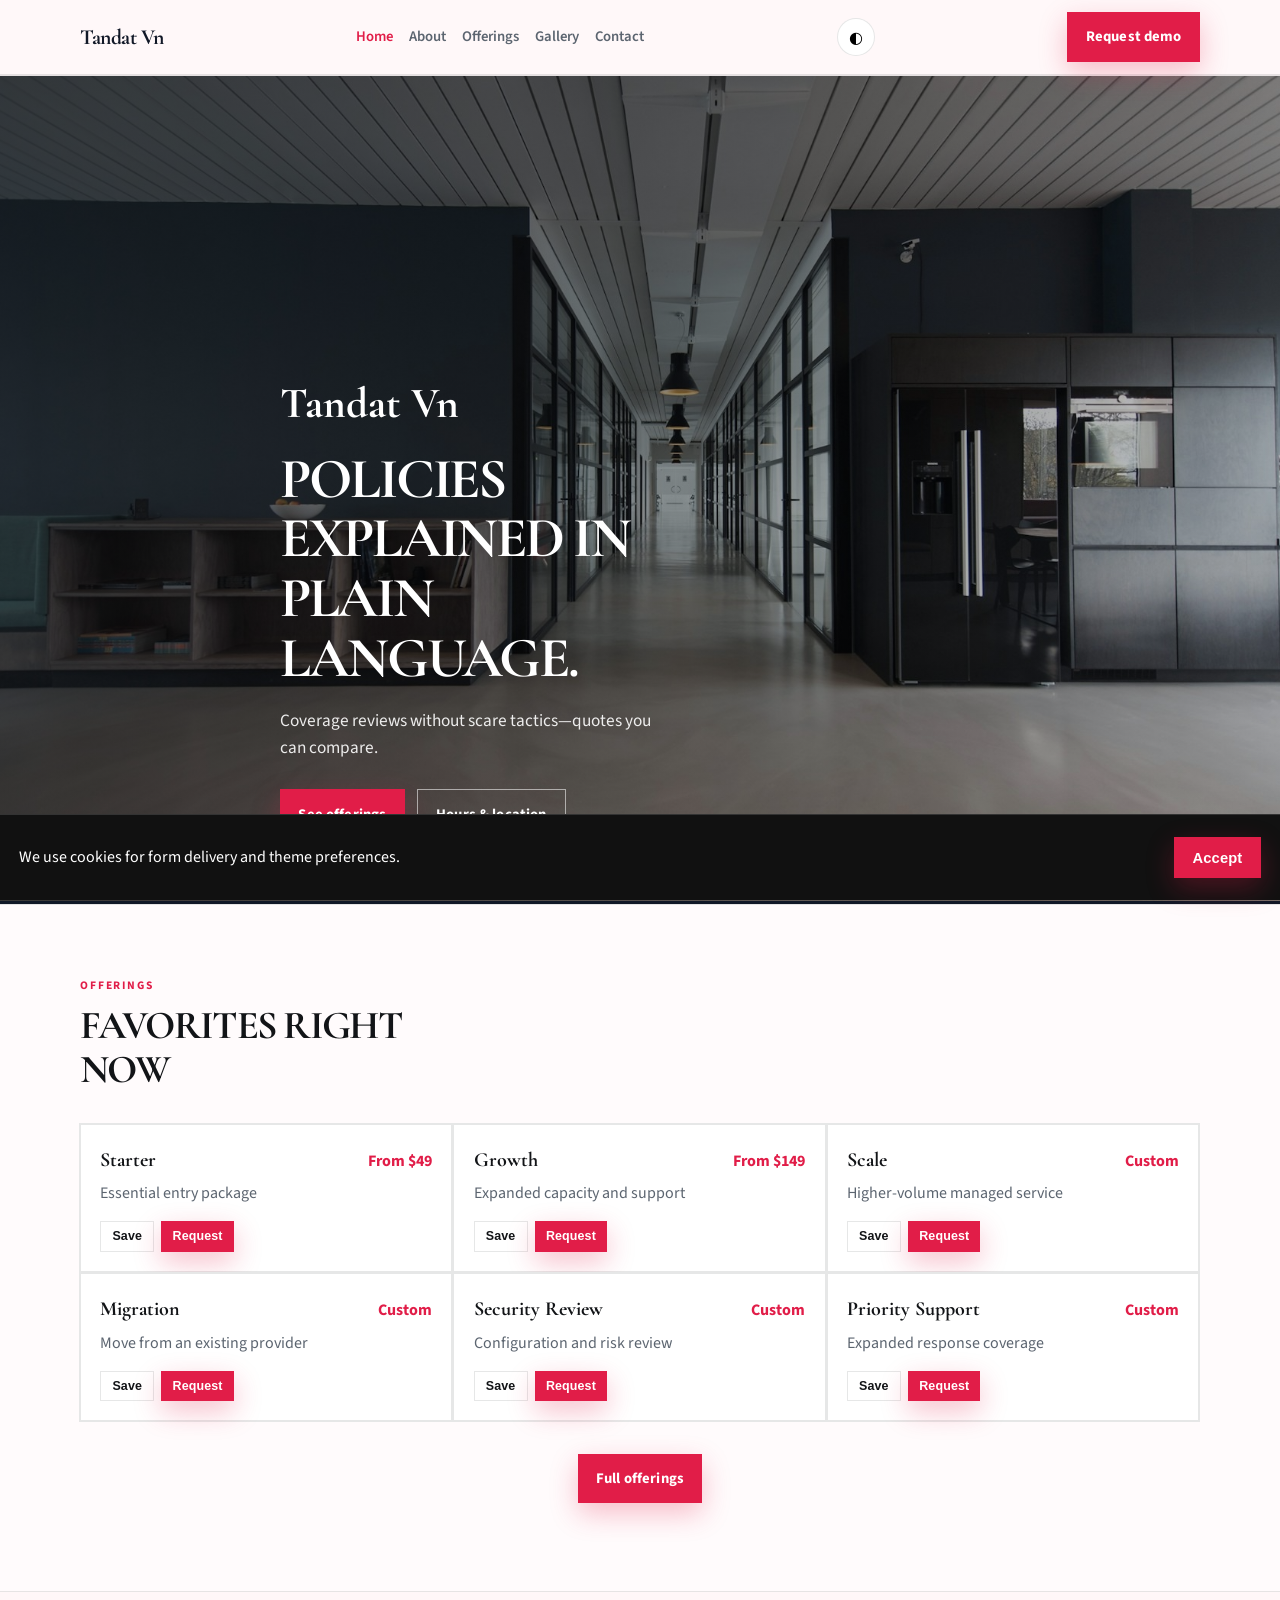
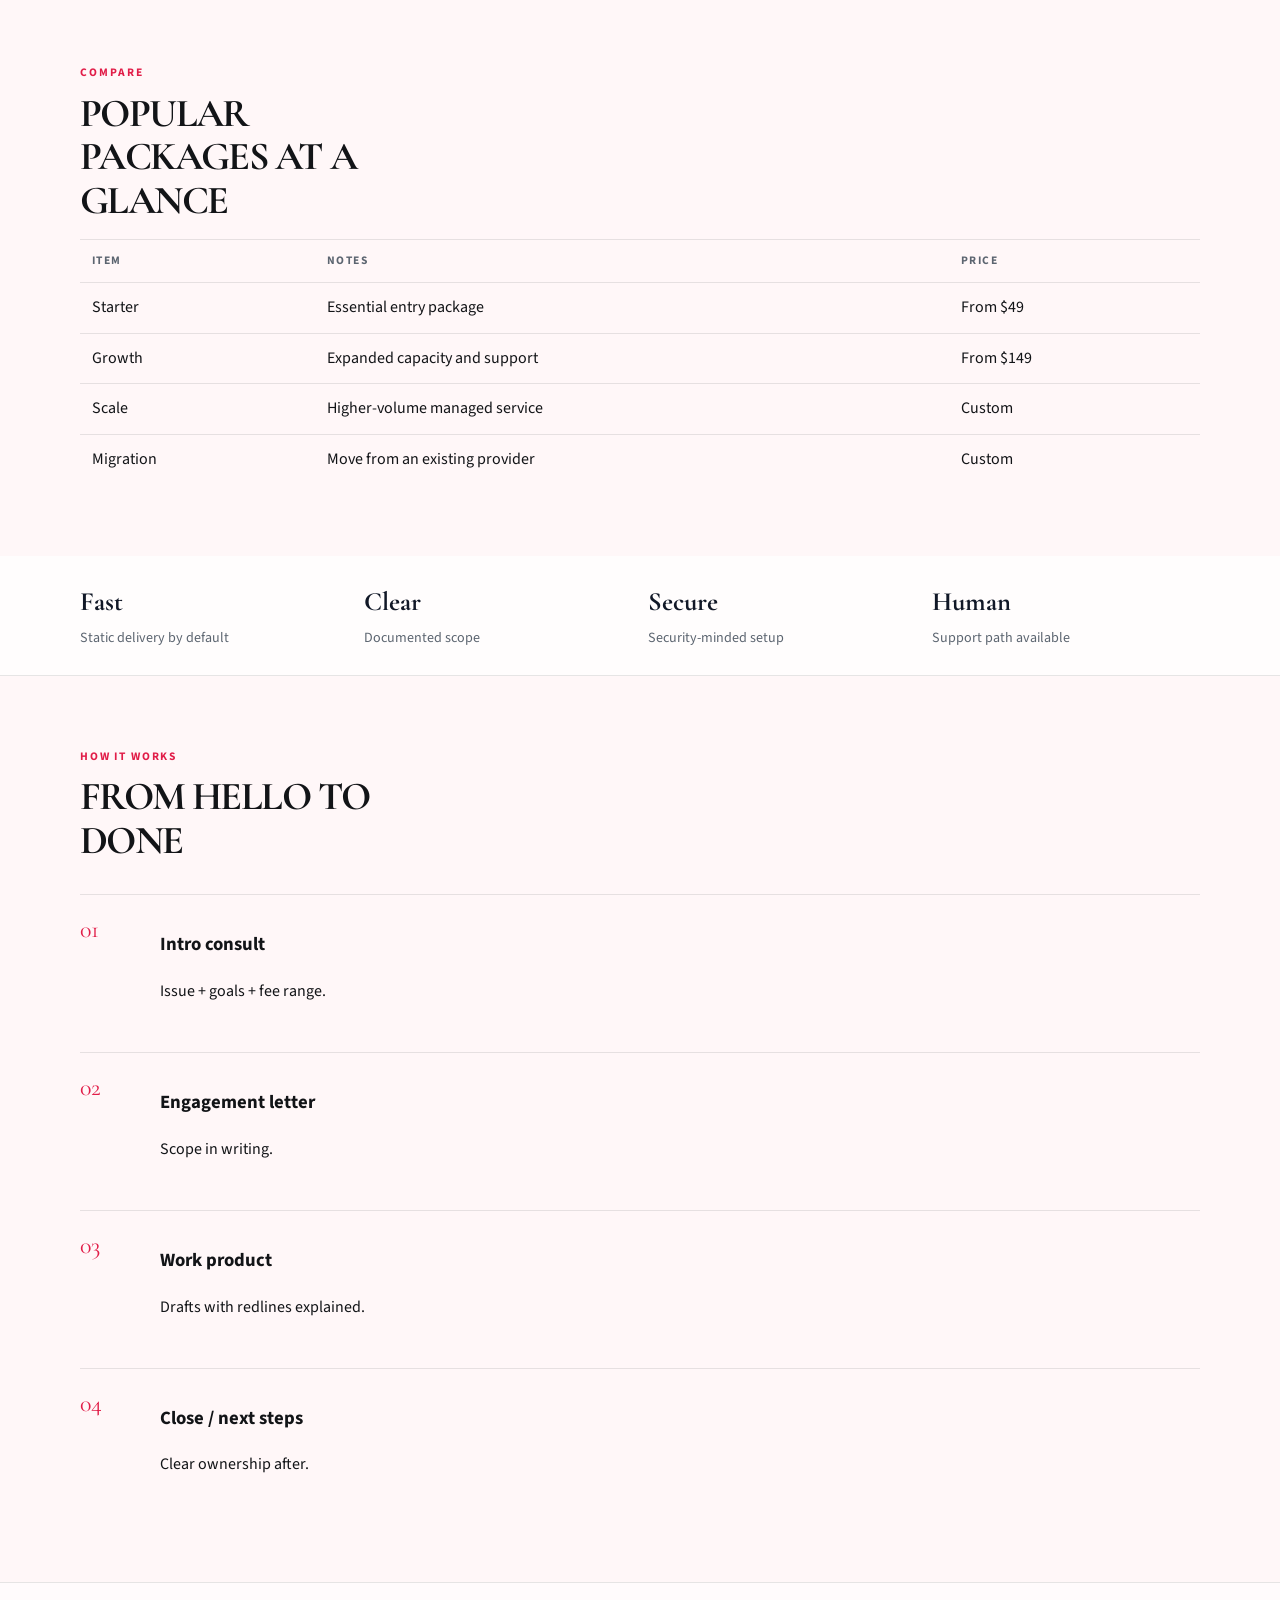
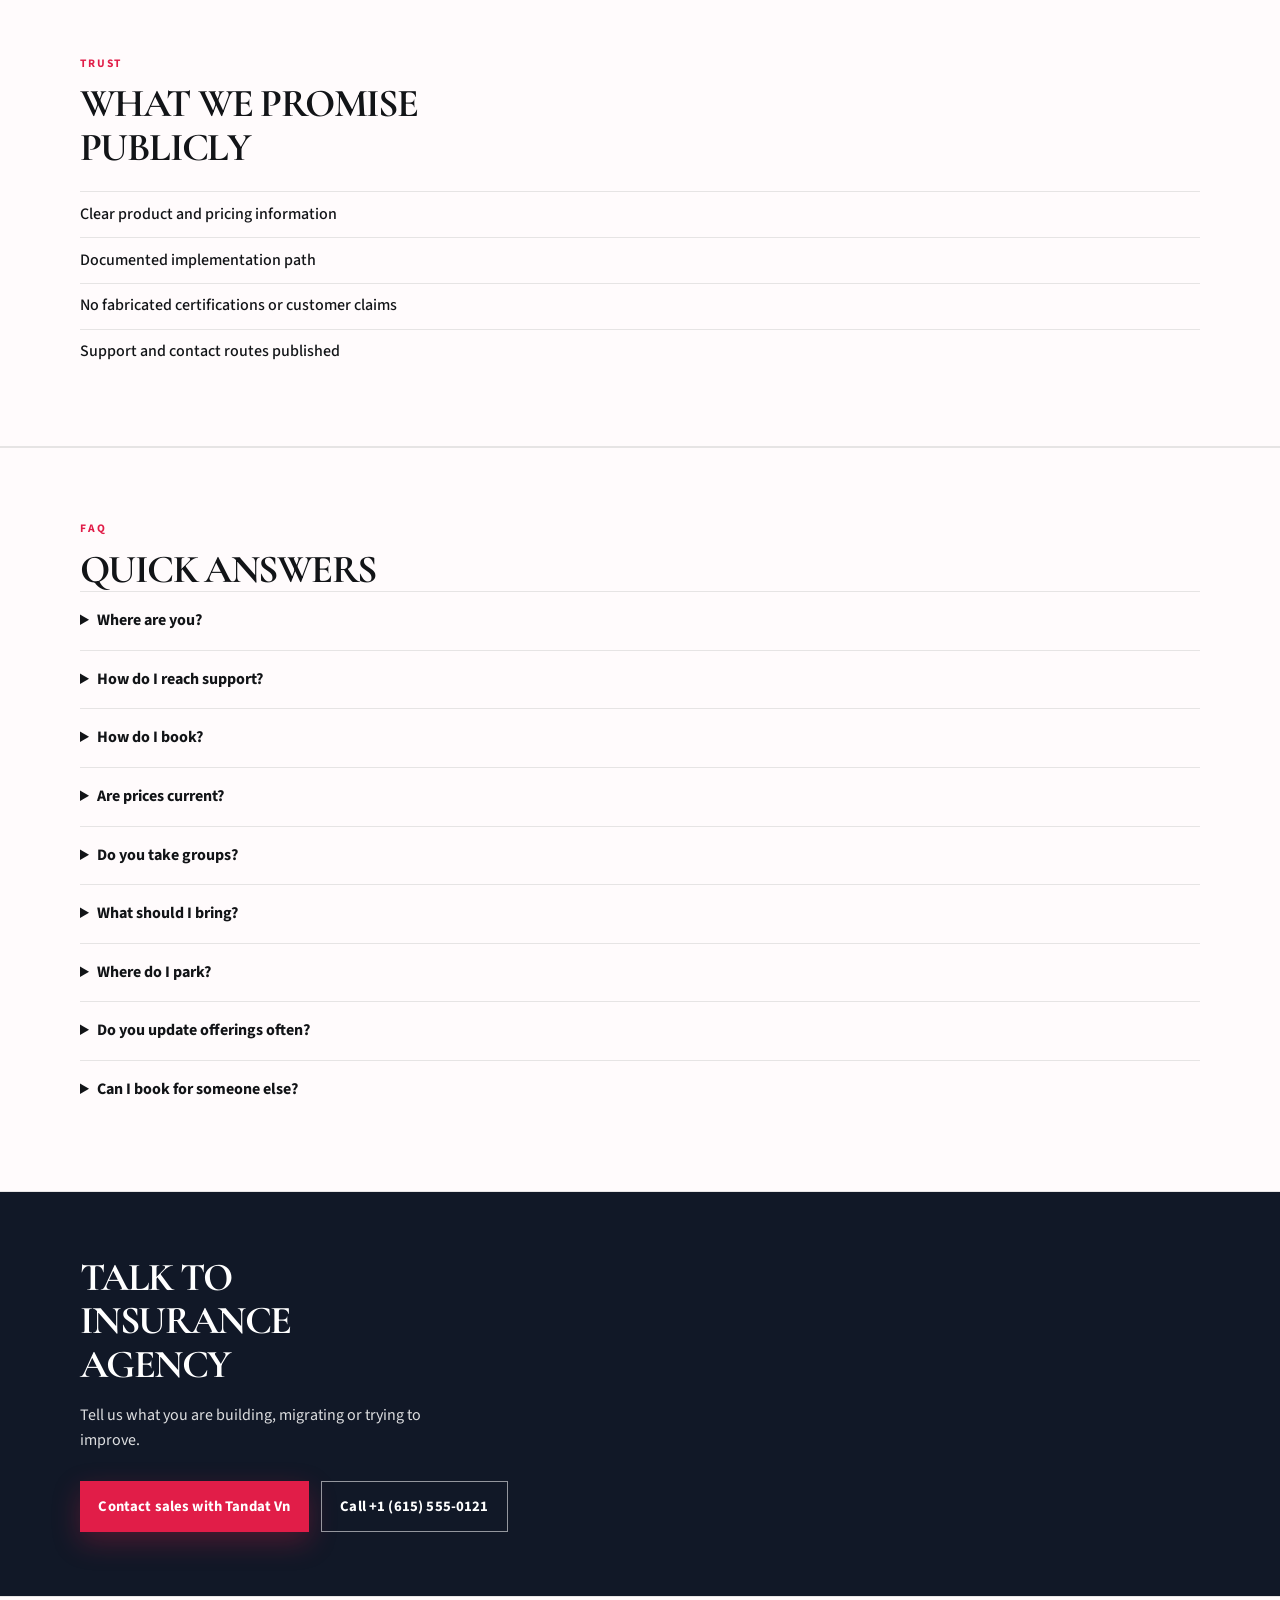
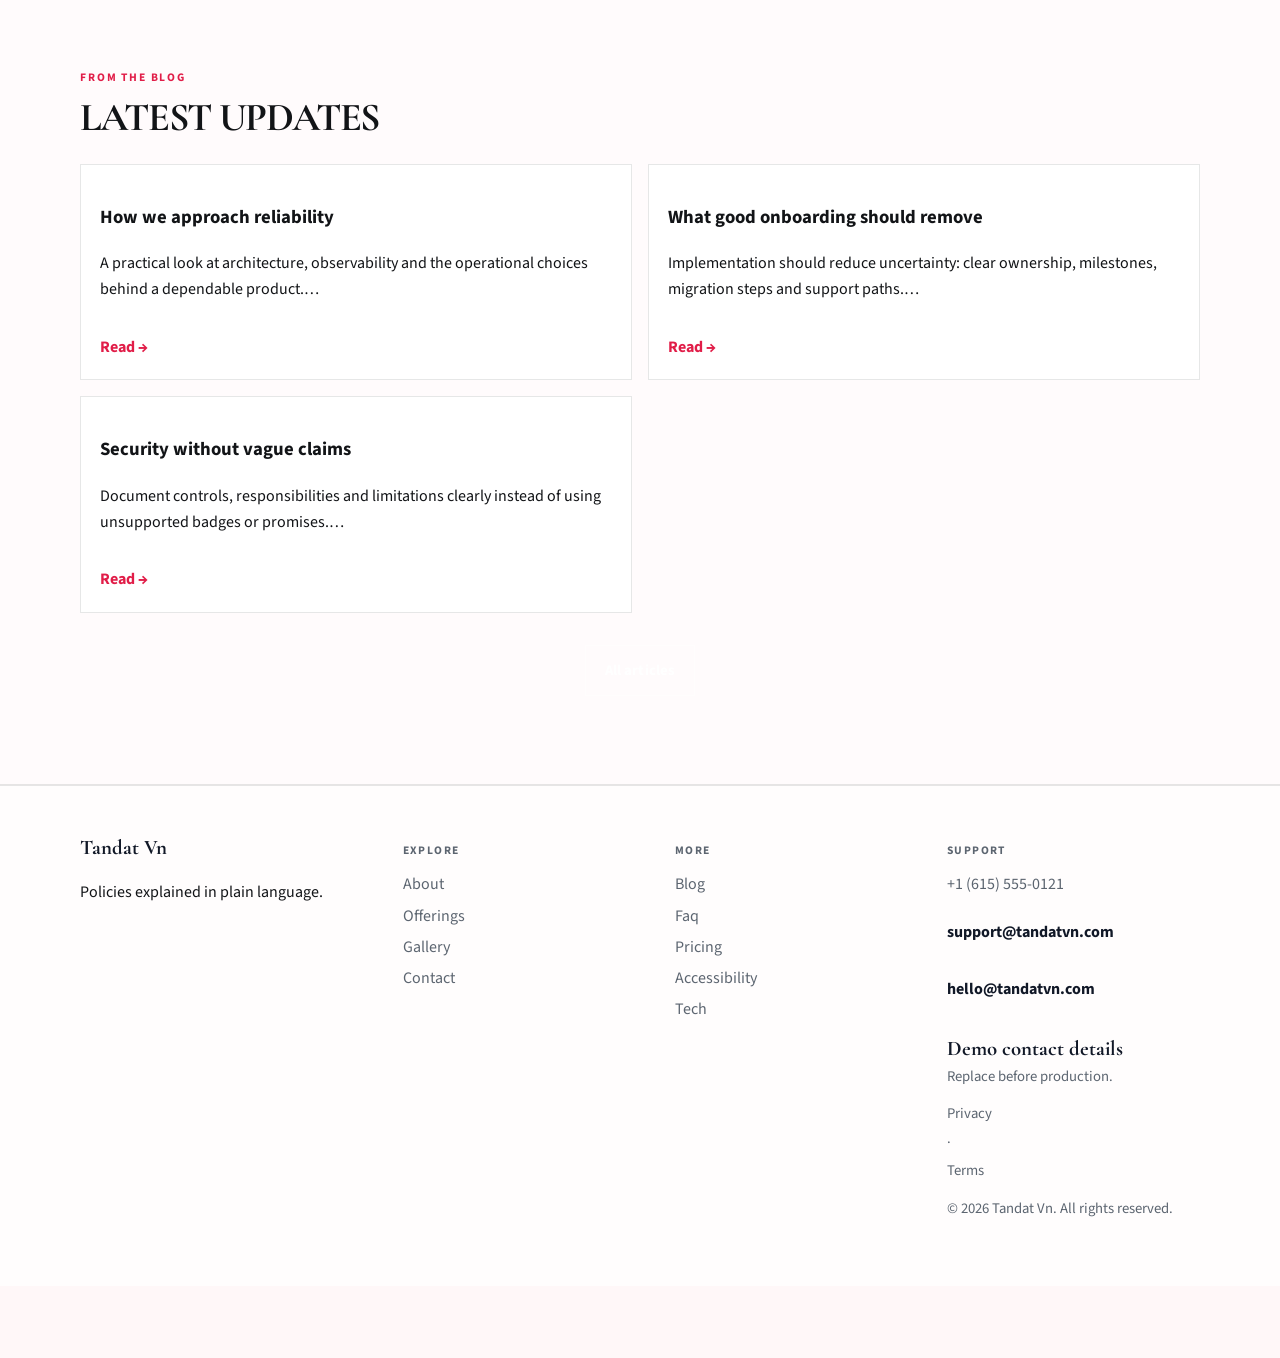
==== index.html @ 9e5266d1 "Publish company website" ====
<!DOCTYPE html>
<html lang="en">
<head>
  <meta charset="UTF-8" />
  <meta name="viewport" content="width=device-width, initial-scale=1" />
  <title>Tandat Vn | Insurance Agency</title>
  <meta name="description" content="Tandat Vn — Policies explained in plain language." />
  <meta property="og:title" content="Tandat Vn | Insurance Agency" />
  <meta property="og:description" content="Tandat Vn — Policies explained in plain language." />
  <meta property="og:type" content="website" />
  <meta name="twitter:card" content="summary_large_image" />
  <meta name="twitter:title" content="Tandat Vn | Insurance Agency" />
  <meta name="twitter:description" content="Tandat Vn — Policies explained in plain language." />
  <meta property="og:image" content="assets/img-1.jpg" />
  <meta name="twitter:image" content="assets/img-1.jpg" />
  <meta property="og:url" content="https://tandat-vn.github.io" />
  <script type="application/ld+json">{"@context": "https://schema.org", "@type": "LocalBusiness", "name": "Tandat Vn", "description": "Policies explained in plain language.", "url": "https://tandat-vn.github.io", "image": "assets/img-1.jpg"}</script>
<script type="application/ld+json">{"@context": "https://schema.org", "@type": "FAQPage", "mainEntity": [{"@type": "Question", "name": "Where are you?", "acceptedAnswer": {"@type": "Answer", "text": "501 Broadway, Nashville, TN. See the map on Visit."}}, {"@type": "Question", "name": "How do I reach support?", "acceptedAnswer": {"@type": "Answer", "text": "Use the Contact form or email support@tandatvn.com. We reply during open hours."}}, {"@type": "Question", "name": "How do I book?", "acceptedAnswer": {"@type": "Answer", "text": "Send a message on Contact, email bookings@tandatvn.com, or call +1 (615) 555-0121."}}, {"@type": "Question", "name": "Are prices current?", "acceptedAnswer": {"@type": "Answer", "text": "Listed prices are current and may shift with seasons — we update this site when they do."}}, {"@type": "Question", "name": "Do you take groups?", "acceptedAnswer": {"@type": "Answer", "text": "Yes for many bookings — tell us the size and date and we'll confirm what Tandat Vn can host."}}, {"@type": "Question", "name": "What should I bring?", "acceptedAnswer": {"@type": "Answer", "text": "Just yourself (and any notes on allergies, sizes, or preferences). We'll handle the rest."}}, {"@type": "Question", "name": "Where can I read updates?", "acceptedAnswer": {"@type": "Answer", "text": "Blog and Journal pages publish changes before social media."}}, {"@type": "Question", "name": "How do I join the team?", "acceptedAnswer": {"@type": "Answer", "text": "Open roles are listed on Careers — we reply to every application."}}, {"@type": "Question", "name": "Is the space accessible?", "acceptedAnswer": {"@type": "Answer", "text": "See our Accessibility page for entrance, seating and restroom notes."}}, {"@type": "Question", "name": "Can I book for someone else?", "acceptedAnswer": {"@type": "Answer", "text": "Yes — include their name and preferences in the contact form."}}]}</script>
<script type="application/ld+json">{"@context": "https://schema.org", "@type": "WebSite", "name": "Tandat Vn", "url": "https://tandat-vn.github.io", "description": "Policies explained in plain language."}</script>
  <link rel="alternate" hreflang="en" href="index.html" />
  <link rel="alternate" hreflang="x-default" href="index.html" />
  <meta name="theme-color" content="#111111" />
  <link rel="preconnect" href="https://fonts.googleapis.com" />
  <link rel="preconnect" href="https://fonts.gstatic.com" crossorigin />
  <link href="https://fonts.googleapis.com/css2?family=Cormorant+Garamond:wght@600;700&family=Source+Sans+3:wght@400;500;600;700&display=swap" rel="stylesheet" />
  <link rel="stylesheet" href="styles.css" />
  <link rel="icon" href="favicon.svg" type="image/svg+xml" />
</head>
<body>

  <header class="top">
    <div class="shell bar">
      <a class="logo" href="index.html">Tandat Vn</a>
      <button class="nav-toggle" type="button" aria-label="Open menu" data-nav-toggle>
        <span></span><span></span><span></span>
      </button>
      <nav data-nav><a href="index.html" class="on">Home</a><a href="about.html">About</a><a href="offerings.html">Offerings</a><a href="gallery.html">Gallery</a><a href="contact.html">Contact</a></nav>
      <button type="button" class="theme-toggle" data-theme-toggle aria-label="Toggle dark mode">◐</button>
      <a class="cta" href="contact.html" data-open-book>Request demo</a>
    </div>
  </header>
  <main>

    <section class="hero minimal-hero">
      <div class="hero-bg" style="background-image:url('assets/img-1.jpg')"></div>
      <div class="hero-shade"></div>
      <div class="shell hero-copy">
        <p class="brand">Tandat Vn</p>
        <h1>Policies explained in plain language.</h1>
        <p class="lede">Coverage reviews without scare tactics—quotes you can compare.</p>
        <div class="actions">
          <a class="btn solid" href="offerings.html">See offerings</a>
          <a class="btn line" href="contact.html">Hours &amp; location</a>
        </div>
      </div>
    </section><section class="block tint">
      <div class="shell">
        <p class="eyebrow">Offerings</p>
        <h2>Favorites right now</h2>
        <div class="menu-grid"><article class="item" data-item="Starter">
          <div class="item-top"><h3>Starter</h3><span class="price">From $49</span></div>
          <p>Essential entry package</p>
          <div class="item-actions">
            <button type="button" class="btn quiet mini" data-save-item data-name="Starter">Save</button>
            <button type="button" class="btn solid mini" data-open-book data-pref="Starter">Request</button>
          </div>
        </article>
<article class="item" data-item="Growth">
          <div class="item-top"><h3>Growth</h3><span class="price">From $149</span></div>
          <p>Expanded capacity and support</p>
          <div class="item-actions">
            <button type="button" class="btn quiet mini" data-save-item data-name="Growth">Save</button>
            <button type="button" class="btn solid mini" data-open-book data-pref="Growth">Request</button>
          </div>
        </article>
<article class="item" data-item="Scale">
          <div class="item-top"><h3>Scale</h3><span class="price">Custom</span></div>
          <p>Higher-volume managed service</p>
          <div class="item-actions">
            <button type="button" class="btn quiet mini" data-save-item data-name="Scale">Save</button>
            <button type="button" class="btn solid mini" data-open-book data-pref="Scale">Request</button>
          </div>
        </article>
<article class="item" data-item="Migration">
          <div class="item-top"><h3>Migration</h3><span class="price">Custom</span></div>
          <p>Move from an existing provider</p>
          <div class="item-actions">
            <button type="button" class="btn quiet mini" data-save-item data-name="Migration">Save</button>
            <button type="button" class="btn solid mini" data-open-book data-pref="Migration">Request</button>
          </div>
        </article>
<article class="item" data-item="Security Review">
          <div class="item-top"><h3>Security Review</h3><span class="price">Custom</span></div>
          <p>Configuration and risk review</p>
          <div class="item-actions">
            <button type="button" class="btn quiet mini" data-save-item data-name="Security Review">Save</button>
            <button type="button" class="btn solid mini" data-open-book data-pref="Security Review">Request</button>
          </div>
        </article>
<article class="item" data-item="Priority Support">
          <div class="item-top"><h3>Priority Support</h3><span class="price">Custom</span></div>
          <p>Expanded response coverage</p>
          <div class="item-actions">
            <button type="button" class="btn quiet mini" data-save-item data-name="Priority Support">Save</button>
            <button type="button" class="btn solid mini" data-open-book data-pref="Priority Support">Request</button>
          </div>
        </article></div>
        <p class="center-cta"><a class="btn solid" href="offerings.html">Full offerings</a></p>
      </div>
    </section><section class="block">
      <div class="shell">
        <p class="eyebrow">Compare</p>
        <h2>Popular packages at a glance</h2>
        <table class="compare-table"><thead><tr><th>Item</th><th>Notes</th><th>Price</th></tr></thead>
        <tbody><tr><td>Starter</td><td>Essential entry package</td><td>From $49</td></tr><tr><td>Growth</td><td>Expanded capacity and support</td><td>From $149</td></tr><tr><td>Scale</td><td>Higher-volume managed service</td><td>Custom</td></tr><tr><td>Migration</td><td>Move from an existing provider</td><td>Custom</td></tr></tbody></table>
      </div>
    </section><section class="stats-band"><div class="shell stats-row"><div class="stat"><b>Fast</b><span>Static delivery by default</span></div>
<div class="stat"><b>Clear</b><span>Documented scope</span></div>
<div class="stat"><b>Secure</b><span>Security-minded setup</span></div>
<div class="stat"><b>Human</b><span>Support path available</span></div></div></section><section class="block">
      <div class="shell">
        <p class="eyebrow">How it works</p>
        <h2>From hello to done</h2>
        <ol class="process"><li><span>01</span><div><h3>Intro consult</h3><p>Issue + goals + fee range.</p></div></li>
<li><span>02</span><div><h3>Engagement letter</h3><p>Scope in writing.</p></div></li>
<li><span>03</span><div><h3>Work product</h3><p>Drafts with redlines explained.</p></div></li>
<li><span>04</span><div><h3>Close / next steps</h3><p>Clear ownership after.</p></div></li></ol>
      </div>
    </section><section class="block tint">
      <div class="shell">
        <p class="eyebrow">Trust</p>
        <h2>What we promise publicly</h2>
        <ul class="checks"><li>Clear product and pricing information</li>
<li>Documented implementation path</li>
<li>No fabricated certifications or customer claims</li>
<li>Support and contact routes published</li></ul>
      </div>
    </section><section class="block tint">
      <div class="shell">
        <p class="eyebrow">FAQ</p>
        <h2>Quick answers</h2>
        <div class="faq"><details><summary>Where are you?</summary><p>501 Broadway, Nashville, TN. See the map on Visit.</p></details>
<details><summary>How do I reach support?</summary><p>Use the Contact form or email support@tandatvn.com. We reply during open hours.</p></details>
<details><summary>How do I book?</summary><p>Send a message on Contact, email bookings@tandatvn.com, or call +1 (615) 555-0121.</p></details>
<details><summary>Are prices current?</summary><p>Listed prices are current and may shift with seasons — we update this site when they do.</p></details>
<details><summary>Do you take groups?</summary><p>Yes for many bookings — tell us the size and date and we'll confirm what Tandat Vn can host.</p></details>
<details><summary>What should I bring?</summary><p>Just yourself (and any notes on allergies, sizes, or preferences). We'll handle the rest.</p></details>
<details><summary>Where do I park?</summary><p>See the Visit page for address and map links around Nashville.</p></details>
<details><summary>Do you update offerings often?</summary><p>Yes — seasonal shifts are posted here first.</p></details>
<details><summary>Can I book for someone else?</summary><p>Yes — include their name and preferences in the Contact form or email support@tandatvn.com.</p></details></div>
      </div>
    </section><section class="cta-band">
      <div class="shell">
        <h2>Talk to Insurance Agency</h2>
        <p>Tell us what you are building, migrating or trying to improve.</p>
        <div class="actions">
          <a class="btn solid" href="contact.html">Contact sales with Tandat Vn</a>
          <a class="btn line" href="tel:+16155550121">Call +1 (615) 555-0121</a>
        </div>
      </div>
    </section><section class="block tint">
      <div class="shell">
        <p class="eyebrow">From the blog</p>
        <h2>Latest updates</h2>
        <div class="value-grid"><article class="journal-card reveal">
          <h3>How we approach reliability</h3>
          <p>A practical look at architecture, observability and the operational choices behind a dependable product.…</p>
          <a class="textlink" href="blog.html">Read →</a>
        </article><article class="journal-card reveal">
          <h3>What good onboarding should remove</h3>
          <p>Implementation should reduce uncertainty: clear ownership, milestones, migration steps and support paths.…</p>
          <a class="textlink" href="blog.html">Read →</a>
        </article><article class="journal-card reveal">
          <h3>Security without vague claims</h3>
          <p>Document controls, responsibilities and limitations clearly instead of using unsupported badges or promises.…</p>
          <a class="textlink" href="blog.html">Read →</a>
        </article></div>
        <p class="center-cta"><a class="btn line" href="blog.html">All articles</a></p>
      </div>
    </section>
  </main>

  <footer class="foot">
    <div class="shell foot-grid">
      <div>
        <strong>Tandat Vn</strong>
        <p>Policies explained in plain language.</p>
        
      </div>
      <div>
        <p class="fh">Explore</p>
        <a href="about.html">About</a><a href="offerings.html">Offerings</a><a href="gallery.html">Gallery</a><a href="contact.html">Contact</a>
      </div>
      <div>
        <p class="fh">More</p>
        <a href="blog.html">Blog</a><a href="faq.html">Faq</a><a href="pricing.html">Pricing</a><a href="accessibility.html">Accessibility</a><a href="tech.html">Tech</a>
      </div>
      <div>
        <p class="fh">Support</p>
        <a href="tel:+16155550121">+1 (615) 555-0121</a>
        <p class="mail-plain">support@tandatvn.com</p>
        <p class="mail-plain">hello@tandatvn.com</p>
        
        <p class="foot-meta"><strong>Demo contact details</strong><br/>Replace before production.</p>
        <p class="foot-meta"><a href="privacy.html">Privacy</a> · <a href="terms.html">Terms</a></p>
        <p class="foot-meta">© 2026 Tandat Vn. All rights reserved.</p>
      </div>
    </div>
  </footer>
  <div class="cookie-bar" data-cookie-bar hidden>
    <p>We use cookies for form delivery and theme preferences.</p>
    <button type="button" class="btn solid" data-cookie-accept>Accept</button>
  </div>
  <div class="mobile-cta">
    <a href="tel:+16155550121">Call</a>
    <button type="button" data-open-book>Contact sales</button>
    
  </div>
  <div class="toast" data-toast hidden></div>

  <div class="modal" data-book-modal hidden>
    <div class="modal-card">
      <button class="modal-close" type="button" data-close-book aria-label="Close">×</button>
      <p class="eyebrow">Quick request</p>
      <h3>Contact Tandat Vn</h3>
      <p class="lead">Send the essentials and we will reply by email.</p>
      <form class="contact-form compact" data-quick-book data-support="support@tandatvn.com">
        <label>Name<input name="name" required placeholder="Your name" /></label>
        <label>Email<input type="email" name="email" required placeholder="you@email.com" /></label>
        <label>Timing<input name="when" required placeholder="Preferred date or timeline" /></label>
        <label>Notes<textarea name="message" rows="3" placeholder="Project, product, service or other details…"></textarea></label>
        <button class="btn solid" type="submit">Contact sales</button>
      </form>
    </div>
  </div>

  <div class="lightbox" data-lightbox hidden>
    <button class="modal-close" type="button" data-lightbox-close aria-label="Close">×</button>
    <img data-lightbox-img alt="" />
    <div class="lightbox-nav">
      <button type="button" data-lightbox-prev>‹</button>
      <button type="button" data-lightbox-next>›</button>
    </div>
  </div>
  <script src="site.js"></script>
</body></html>
---- styles.css ----
:root {
  --ink:#121417; --muted:#5c6570; --paper:#fff7f8;
  --accent:#e11d48; --deep:#111827; --line:rgba(18,20,23,.10);
  --display:"Cormorant Garamond",Georgia,"Times New Roman",serif;
  --body:"Source Sans 3","Segoe UI",sans-serif; --shell:1120px;
  --radius:16px;
}
*{box-sizing:border-box} html{scroll-behavior:smooth}
body{margin:0;font-family:var(--body);color:var(--ink);background:var(--paper);line-height:1.6;padding-bottom:72px;-webkit-font-smoothing:antialiased}
a{color:inherit;text-decoration:none} img{max-width:100%;display:block}
.shell{width:min(var(--shell),calc(100% - 2.4rem));margin-inline:auto}
.sr{position:absolute;left:-9999px}
.mail-plain{display:inline-block;font-weight:700;color:var(--deep);word-break:break-all}
.support-banner{padding:1.25rem 1.35rem;margin:0 0 1.5rem;border:1px solid var(--line);border-left:4px solid var(--accent);background:#fff;border-radius:var(--radius)}
.support-mail{margin:.35rem 0 .5rem;font-family:var(--display);font-size:clamp(1.4rem,3vw,2rem);font-weight:700;color:var(--deep)}
.form-success{margin-top:1.2rem;padding:1.4rem;border:1px solid color-mix(in srgb,var(--accent) 35%,var(--line));background:#fff;border-radius:var(--radius)}
.form-success h3{margin:0 0 .5rem;font-family:var(--display);font-size:1.6rem}
.form-success[hidden],.contact-form[hidden]{display:none !important}
.contact-form select{width:100%;padding:.85rem 1rem;border:1px solid var(--line);border-radius:8px;font:inherit;background:#fff}
.top{position:sticky;top:0;z-index:40;backdrop-filter:blur(14px);background:color-mix(in srgb,var(--paper) 90%,white);border-bottom:1px solid var(--line)}
.bar{min-height:74px;display:flex;align-items:center;justify-content:space-between;gap:1rem;position:relative}
.logo{font-family:var(--display);font-weight:700;font-size:1.35rem;color:var(--deep);letter-spacing:-.02em}
nav{display:flex;flex-wrap:wrap;gap:1rem;font-weight:600;font-size:.92rem;color:var(--muted)}
nav a.on,nav a:hover{color:var(--accent)}
.nav-toggle{display:none;flex-direction:column;gap:5px;background:transparent;border:0;padding:.4rem;cursor:pointer}
.nav-toggle span{display:block;width:22px;height:2px;background:var(--deep)}
.cta,.btn{display:inline-flex;align-items:center;justify-content:center;padding:.8rem 1.15rem;border-radius:var(--radius);font-weight:700;font-size:.92rem;border:0;cursor:pointer;letter-spacing:.01em}
.cta,.btn.solid{background:var(--accent);color:#fff}
.btn.line{border:1px solid rgba(255,255,255,.55);color:#fff;background:transparent}
.btn.quiet{border:1px solid var(--line);background:#fff;color:var(--ink)}
.hero{position:relative;min-height:92vh;display:grid;align-items:end;color:#fff;overflow:hidden}
.hero-bg{position:absolute;inset:0;background-size:cover;background-position:center center;background-repeat:no-repeat}
.hero-shade{position:absolute;inset:0;background:linear-gradient(115deg,rgba(10,12,16,.72),rgba(10,12,16,.18))}
.hero-photo img{width:100%;aspect-ratio:16/9;object-fit:cover;object-position:center;display:block;max-height:min(78vh,900px)}
.hero-copy{position:relative;z-index:2;padding:5rem 0 3.8rem;max-width:720px}
.brand{margin:0 0 .75rem;font-family:var(--display);font-size:clamp(1.85rem,3.6vw,2.7rem);font-weight:700}
.hero h1,.page-hero h1{margin:0;font-family:var(--display);letter-spacing:-.03em;font-weight:700}
.hero h1{font-size:clamp(2.15rem,5.2vw,3.55rem);max-width:15ch;line-height:1.05}
.lede{margin:1.15rem 0 0;max-width:42ch;color:rgba(255,255,255,.9);font-size:1.08rem}
.actions{display:flex;flex-wrap:wrap;gap:.75rem;margin-top:1.7rem}
.promo{display:flex;justify-content:space-between;gap:1rem;align-items:center;margin:1.35rem auto;padding:1.05rem 1.25rem;background:#fff;border:1px solid var(--line);border-radius:var(--radius);box-shadow:0 8px 28px rgba(18,20,23,.04)}
.promo p{margin:0;font-weight:600}
.promo a{font-weight:800;color:var(--accent);white-space:nowrap}
.strip{border-bottom:1px solid var(--line);background:rgba(255,255,255,.5)}
.strip-row{display:flex;flex-wrap:wrap;gap:.8rem 1.5rem;padding:1.05rem 0;font-weight:700;color:var(--deep);font-size:.95rem}
.stats-band{border-bottom:1px solid var(--line);background:rgba(255,255,255,.72)}
.stats-row{display:grid;grid-template-columns:repeat(4,1fr);gap:1rem;padding:1.55rem 0}
.stat b{display:block;font-family:var(--display);font-size:1.65rem;color:var(--deep)}
.stat span{display:block;margin-top:.25rem;color:var(--muted);font-size:.88rem}
.mosaic{display:grid;grid-template-columns:1.2fr 1fr 1fr;gap:.85rem}
.mosaic img{width:100%;aspect-ratio:4/3;object-fit:cover;object-position:center;border-radius:var(--radius);display:block}
.block{padding:4.8rem 0}.block.tint{background:rgba(255,255,255,.58);border-block:1px solid var(--line)}
.eyebrow{margin:0 0 .55rem;font-size:.72rem;font-weight:700;letter-spacing:.16em;text-transform:uppercase;color:var(--accent)}
h2{margin:0;font-family:var(--display);font-size:clamp(1.85rem,3.1vw,2.55rem);letter-spacing:-.03em;max-width:18ch;line-height:1.1}
.lead{margin:.95rem 0 0;color:var(--muted);max-width:52ch;font-size:1.06rem}
.split{display:grid;grid-template-columns:1.1fr .9fr;gap:2.2rem;align-items:start}
.amenity-grid,.contact-grid,.newsletter{display:grid;grid-template-columns:1.1fr .9fr;gap:2.2rem;align-items:start}
.checks,.why,.hours{margin:1.35rem 0 0;padding:0;list-style:none}
.checks li,.why li,.hours li{padding:.6rem 0;border-top:1px solid var(--line);font-weight:500}
.hours-card,.card{background:#fff;border:1px solid var(--line);border-radius:var(--radius);padding:1.4rem;box-shadow:0 10px 30px rgba(18,20,23,.035)}
.card-actions{display:flex;flex-wrap:wrap;gap:.6rem;margin-top:1rem}
.stack-card p{margin:0 0 1rem}
.about-photos{display:grid;gap:.85rem}
.about-photos img,.solo{width:100%;aspect-ratio:4/3;object-fit:cover;object-position:center;border-radius:var(--radius)}
.solo.wide{aspect-ratio:16/9;margin-top:1rem}
.menu-grid{margin-top:2rem;display:grid;grid-template-columns:repeat(3,1fr);gap:1rem}
.menu-list{margin-top:1.5rem;display:grid;gap:.85rem}
.menu-list .item{padding:1.1rem 1.2rem}
.item{background:#fff;border:1px solid var(--line);border-radius:var(--radius);padding:1.2rem;position:relative;box-shadow:0 8px 24px rgba(18,20,23,.03)}
.item.soft{background:color-mix(in srgb,var(--paper) 70%,white)}
.item-top{display:flex;justify-content:space-between;gap:.5rem;align-items:baseline}
.item h3{margin:0 0 .35rem;font-family:var(--display);font-size:1.25rem}
.item p{margin:0;color:var(--muted)}
.item .tag{margin-top:.7rem;font-size:.72rem;font-weight:800;letter-spacing:.1em;text-transform:uppercase;color:var(--accent)}
.price{font-weight:700;color:var(--accent);white-space:nowrap}
.process{list-style:none;margin:2rem 0 0;padding:0;display:grid;gap:1rem}
.process li{display:grid;grid-template-columns:64px 1fr;gap:1rem;padding:1rem 0;border-top:1px solid var(--line)}
.process span{font-family:var(--display);font-size:1.5rem;color:var(--accent)}
.quotes{display:grid;grid-template-columns:repeat(3,1fr);gap:1rem;margin-top:1.5rem}
blockquote{margin:0;padding:1.3rem;background:#fff;border:1px solid var(--line);border-radius:var(--radius)}
blockquote p{margin:0;font-family:var(--display);font-size:1.25rem;line-height:1.25}
blockquote footer{margin-top:.85rem;color:var(--muted);font-size:.9rem}
.value-grid,.team-grid{display:grid;grid-template-columns:repeat(2,1fr);gap:1rem;margin-top:1.5rem}
.two-col{display:grid;grid-template-columns:1fr 1fr;gap:2rem;align-items:start}
.value-grid article,.person,.team-card{background:#fff;border:1px solid var(--line);border-radius:var(--radius);padding:1.2rem;overflow:hidden}
.team-card img{width:100%;aspect-ratio:1;object-fit:cover;object-position:center top;border-radius:calc(var(--radius) - 4px);margin:0 0 .85rem;display:block}
.team-card h3{margin:0 0 .25rem;font-family:var(--display);font-size:1.2rem}
.team-card .eyebrow{margin:0 0 .5rem}
.team-card p:last-child{margin:0;color:var(--muted);line-height:1.55}
.person .role{color:var(--accent);font-weight:700;margin:.2rem 0 .5rem}
img{max-width:100%;height:auto;display:block}
picture,figure{margin:0}
.faq details{border-top:1px solid var(--line);padding:1rem 0}
.faq summary{cursor:pointer;font-weight:700}
.faq p{margin:.6rem 0 0;color:var(--muted)}
.page-hero{padding:3.8rem 0 1.1rem}
.page-hero h1{font-size:clamp(2.1rem,4vw,3.1rem);max-width:16ch}
.page .lead{color:var(--muted)}
.gallery-rich{display:grid;grid-template-columns:repeat(2,1fr);gap:1rem}
.gallery-rich figure{margin:0}
.gallery-rich img{width:100%;aspect-ratio:4/3;object-fit:cover;object-position:center;border-radius:var(--radius)}
.gallery-rich figcaption{margin-top:.45rem;color:var(--muted);font-size:.88rem}
.visit-grid{display:grid;grid-template-columns:.85fr 1.15fr;gap:1.6rem}
.map-wrap{margin-top:1rem;border-radius:var(--radius);overflow:hidden;border:1px solid var(--line);background:#fff}
.map-wrap iframe{width:100%;height:320px;border:0;display:block}
.map-note{margin:.55rem 1rem 1rem;font-size:.9rem}
.map-note a{color:var(--accent);font-weight:700}
.contact-form,.news-form{display:grid;gap:.9rem;margin-top:1rem}
.contact-form label{display:grid;gap:.35rem;font-weight:700;font-size:.9rem}
.contact-form input,.contact-form textarea,.news-form input{width:100%;padding:.9rem 1rem;border:1px solid var(--line);border-radius:8px;font:inherit;background:#fff}
.contact-form input:focus,.contact-form textarea:focus,.contact-form select:focus,.news-form input:focus{outline:2px solid color-mix(in srgb,var(--accent) 45%,white);border-color:var(--accent)}
.news-form{grid-template-columns:1fr auto;align-items:center}
.form-note{margin:0;color:var(--muted);font-size:.88rem}
.cta-band{padding:4rem 0;background:var(--deep);color:#fff}
.cta-band h2{color:#fff;max-width:16ch}
.cta-band p{color:rgba(255,255,255,.86);max-width:46ch}
.center-cta{text-align:center;margin-top:2rem}
.textlink{display:inline-block;margin-top:1rem;font-weight:700;color:var(--accent)}
.foot{border-top:1px solid var(--line);padding:2.8rem 0 3.2rem;background:rgba(255,255,255,.72)}
.foot-grid{display:grid;grid-template-columns:1.2fr 1fr 1fr 1fr;gap:1.2rem}
.fh{font-size:.72rem;font-weight:700;letter-spacing:.12em;text-transform:uppercase;color:var(--muted)}
.foot a{display:block;margin:.35rem 0;color:var(--muted)}
.foot a:hover{color:var(--accent)}
.foot strong{font-family:var(--display);font-size:1.3rem;color:var(--deep)}
.foot-meta{color:var(--muted);font-size:.92rem;line-height:1.55}
.mobile-cta{display:none;position:fixed;left:0;right:0;bottom:0;z-index:50;background:#fff;border-top:1px solid var(--line);grid-template-columns:1fr 1fr 1fr}
.mobile-cta a,.mobile-cta button{text-align:center;padding:.95rem .4rem;font-weight:800;font-size:.85rem;color:var(--deep);background:transparent;border:0;font-family:inherit;cursor:pointer}
.mobile-cta a:nth-child(2),.mobile-cta button:nth-child(2){background:var(--accent);color:#fff}
.toast{position:fixed;left:50%;bottom:5.5rem;transform:translateX(-50%);background:var(--deep);color:#fff;padding:.9rem 1.2rem;border-radius:999px;font-weight:700;z-index:80;box-shadow:0 12px 32px rgba(0,0,0,.22)}
.btn.mini{padding:.45rem .7rem;font-size:.78rem}
.item-actions{display:flex;flex-wrap:wrap;gap:.45rem;margin-top:.9rem}
.offer-tools{margin-bottom:1rem}
.offer-tools input{width:min(420px,100%);padding:.85rem 1rem;border:1px solid var(--line);border-radius:8px;font:inherit;background:#fff}
.saved-tray{margin:1rem 0;padding:1rem;border:1px dashed var(--line);background:#fff;border-radius:var(--radius)}
.saved-tray ul{margin:.5rem 0 1rem;padding-left:1.1rem}
.open-badge{display:inline-flex;align-items:center;gap:.35rem;padding:.35rem .65rem;border-radius:999px;font-size:.75rem;font-weight:800;letter-spacing:.04em;text-transform:uppercase;background:#ecfdf5;color:#166534;border:1px solid #86efac}
.open-badge.closed{background:#fef2f2;color:#991b1b;border-color:#fecaca}
.open-badge.unknown{background:#f8fafc;color:#475569;border-color:#cbd5e1}
.text-cta{border:0;background:transparent;color:var(--accent);font-weight:800;cursor:pointer;font:inherit;padding:0}
.copy-btn{margin-left:.45rem;border:1px solid var(--line);background:#fff;border-radius:6px;padding:.2rem .45rem;font-size:.72rem;font-weight:700;cursor:pointer}
.gal-btn{display:block;width:100%;padding:0;border:0;background:transparent;cursor:zoom-in}
.gal-btn img{width:100%;aspect-ratio:4/3;object-fit:cover;object-position:center;border-radius:var(--radius)}
.modal,.lightbox{position:fixed;inset:0;z-index:90;background:rgba(10,12,16,.72);display:grid;place-items:center;padding:1rem}
.modal[hidden],.lightbox[hidden]{display:none !important}
.modal-card{width:min(480px,100%);background:var(--paper);border-radius:14px;padding:1.4rem 1.4rem 1.2rem;position:relative;border:1px solid var(--line);box-shadow:0 24px 60px rgba(0,0,0,.28)}
.modal-card h3{margin:.2rem 0 .4rem;font-family:var(--display);font-size:1.7rem}
.modal-close{position:absolute;top:.55rem;right:.7rem;border:0;background:transparent;font-size:1.6rem;cursor:pointer;line-height:1;color:var(--muted)}
.contact-form.compact{margin-top:.8rem}
.lightbox img{max-width:min(960px,92vw);max-height:82vh;object-fit:contain;border-radius:10px;background:#000}
.lightbox-nav{position:absolute;bottom:1.2rem;display:flex;gap:.6rem}
.lightbox-nav button{border:0;background:#fff;color:#111;width:44px;height:44px;border-radius:50%;font-size:1.4rem;cursor:pointer}
.item.is-saved{outline:2px solid color-mix(in srgb,var(--accent) 55%,white)}
.item.is-hidden{display:none}
@media(max-width:900px){
  .nav-toggle{display:flex}
  nav{display:none;position:absolute;top:74px;left:0;right:0;background:var(--paper);border-bottom:1px solid var(--line);padding:1rem;flex-direction:column;gap:.9rem}
  nav.open{display:flex}
  .cta{display:none}
  .split,.menu-grid,.quotes,.value-grid,.team-grid,.gallery-rich,.visit-grid,.foot-grid,.amenity-grid,.contact-grid,.newsletter,.news-form,.stats-row,.mosaic,.two-col{grid-template-columns:1fr}
  .mobile-cta{display:grid}
  .promo{flex-direction:column;align-items:flex-start}
}

.cta,.btn.solid{box-shadow:0 10px 28px rgba(225,29,72,.28)}
.hero h1{max-width:14ch}
.promo{border-color:#fda4af;background:#fff1f2}


:root{--radius:0px}.top,.item,.card,.promo,blockquote,.person,.hours-card{border-width:2px;box-shadow:none}.hero{border-bottom:3px solid var(--deep)}.hero h1,h2{text-transform:uppercase;letter-spacing:-.04em}.menu-grid{gap:0}.menu-grid .item{margin:-1px 0 0 -1px}.btn,.cta{border-radius:0}.block{padding:4.5rem 0}

.prose-block .lead.wide{max-width:62ch}
.journal-card,.journal-entry{background:#fff;border:1px solid var(--line);border-radius:var(--radius);padding:1.2rem}
.journal-stack{display:grid;gap:1rem}
.compare-table{width:100%;border-collapse:collapse;margin-top:1rem}
.compare-table th,.compare-table td{border-top:1px solid var(--line);padding:.75rem;text-align:left}
.compare-table th{font-size:.72rem;letter-spacing:.12em;text-transform:uppercase;color:var(--muted)}
.gallery-hero{min-height:46vh;display:grid;align-items:end;color:#fff;background-size:cover;background-position:center;position:relative}
.gallery-hero::before{content:"";position:absolute;inset:0;background:linear-gradient(180deg,rgba(0,0,0,.15),rgba(0,0,0,.65))}
.gallery-hero .shell{position:relative;z-index:1;padding:3rem 0}
.page-hero.wide-hero h1{max-width:24ch}
.mosaic.teaser{grid-template-columns:repeat(3,1fr);max-height:420px;overflow:hidden}
.reveal{opacity:0;transform:translateY(14px);transition:opacity .5s ease,transform .5s ease}
.reveal.is-visible{opacity:1;transform:none}
.theme-toggle{border:1px solid var(--line);background:#fff;border-radius:999px;width:38px;height:38px;cursor:pointer;font-size:1rem}
body.theme-dark{--paper:#0e1114;--ink:#eef2f6;--muted:#9aa8b6;--line:rgba(255,255,255,.12)}
body.theme-dark .block.tint{background:rgba(255,255,255,.04)}
.cookie-bar{position:fixed;bottom:0;left:0;right:0;z-index:60;display:flex;align-items:center;justify-content:space-between;gap:1rem;padding:.85rem 1.2rem;background:#111;color:#fff;border-top:1px solid #333}
.cookie-bar[hidden]{display:none !important}
.insta-grid{display:grid;grid-template-columns:repeat(3,1fr);gap:.65rem}
.insta-cell{position:relative;overflow:hidden;border-radius:var(--radius)}
.insta-cell img{aspect-ratio:1;object-fit:cover;object-position:center;width:100%;display:block}
.insta-cell figcaption{position:absolute;inset:auto 0 0 0;padding:.5rem;font-size:.72rem;background:linear-gradient(transparent,rgba(0,0,0,.75));color:#fff}
.video-wrap{position:relative;padding-top:56.25%;border-radius:var(--radius);overflow:hidden}
.video-wrap iframe{position:absolute;inset:0;width:100%;height:100%;border:0}
.ba-slider{position:relative}
.ba-panels{display:grid;grid-template-columns:1fr 1fr;gap:1rem}
.ba-after{clip-path:inset(0 50% 0 0)}
.faq-page details{border:1px solid var(--line);border-radius:var(--radius);padding:.85rem 1rem;margin-bottom:.65rem;background:#fff}
.faq-page summary{cursor:pointer;font-weight:700}
.chat-slot{border:1px dashed var(--line);padding:1rem;border-radius:var(--radius);margin:1rem 0}
.theme-toggle{flex-shrink:0}
.bar{flex-wrap:wrap}
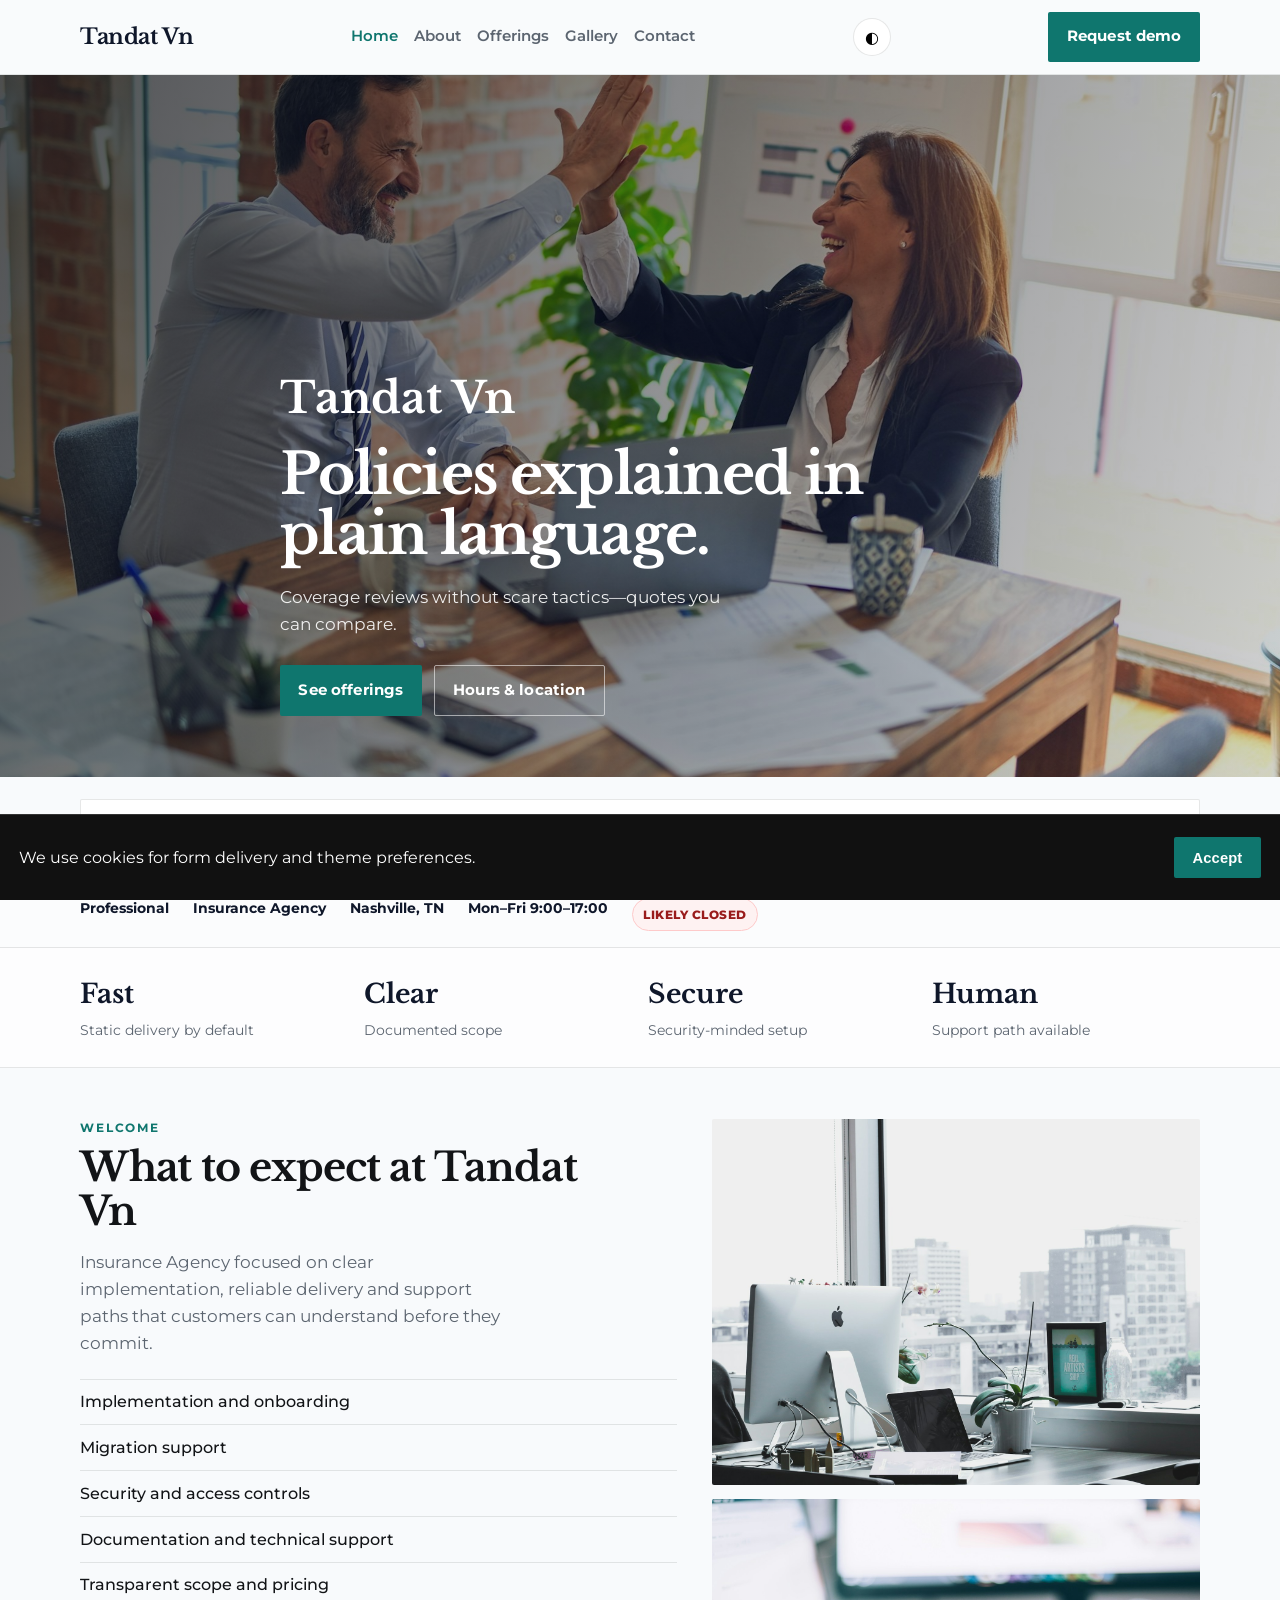
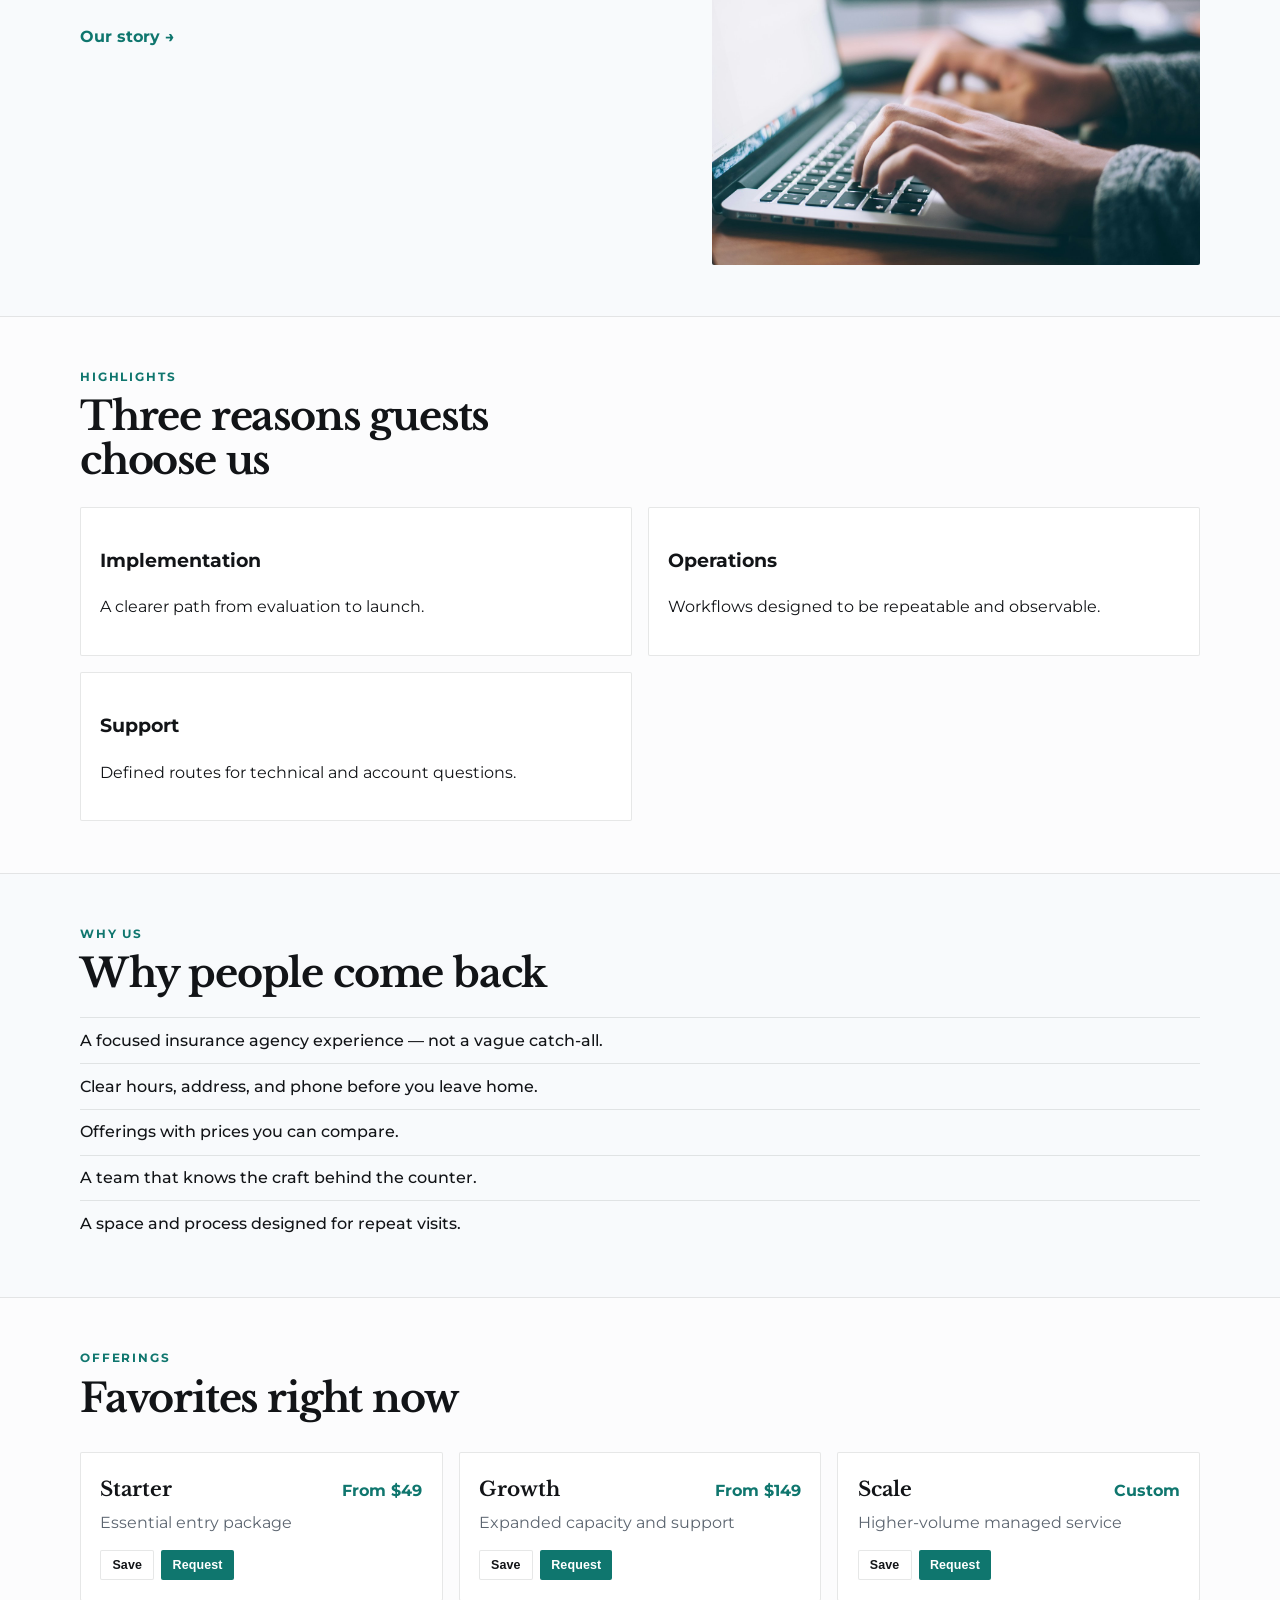
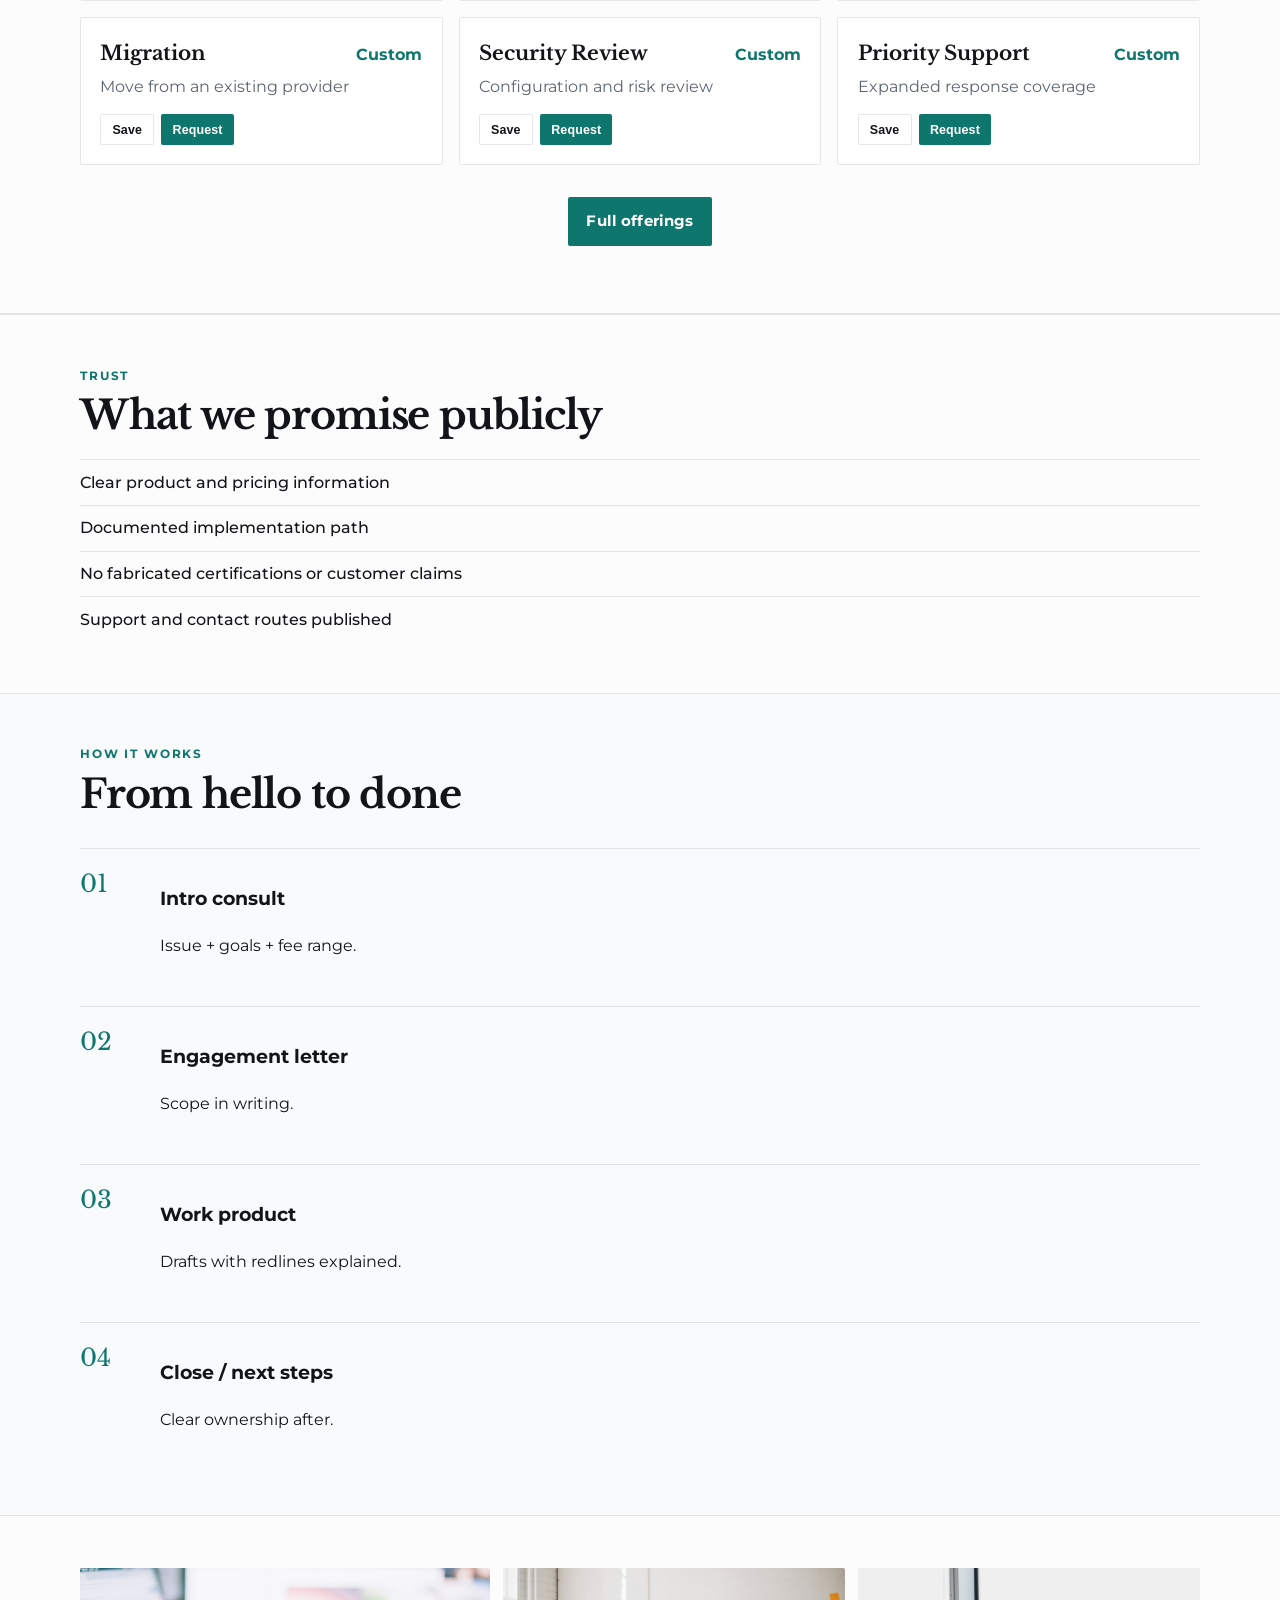
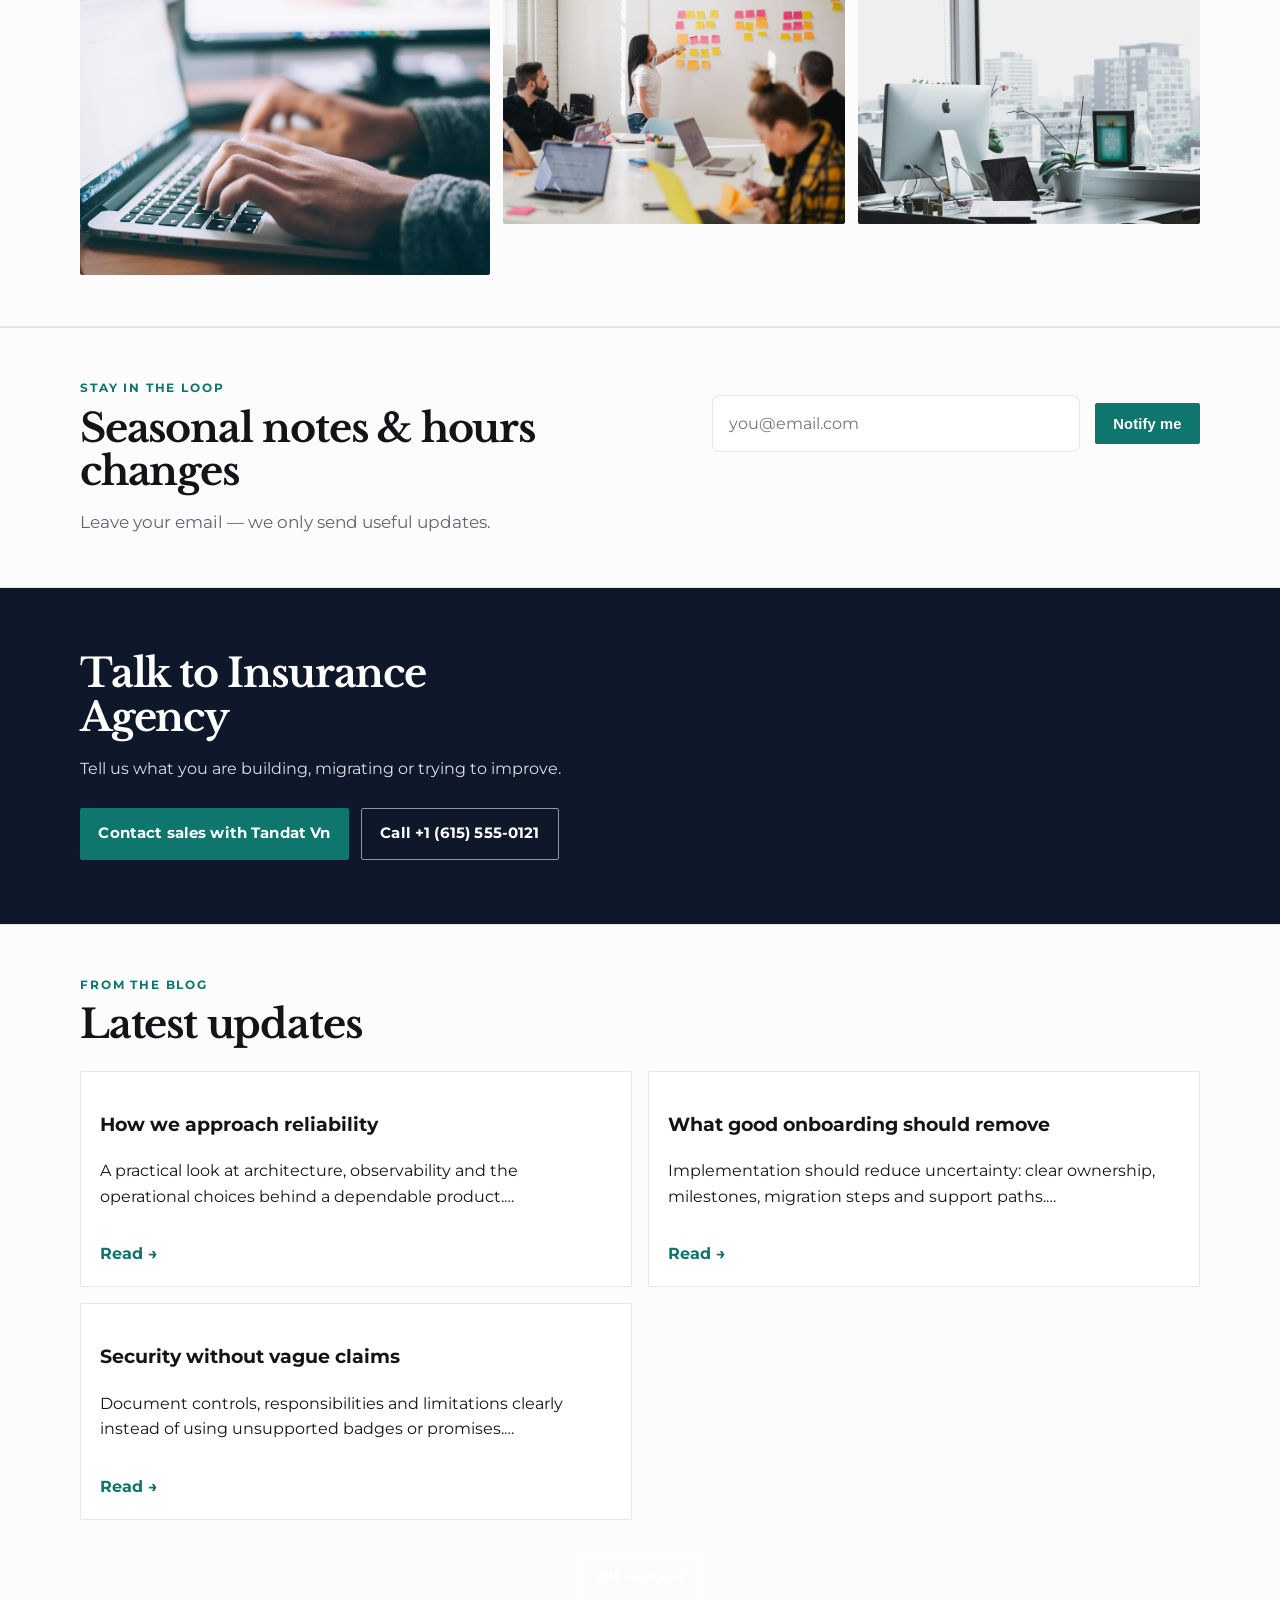
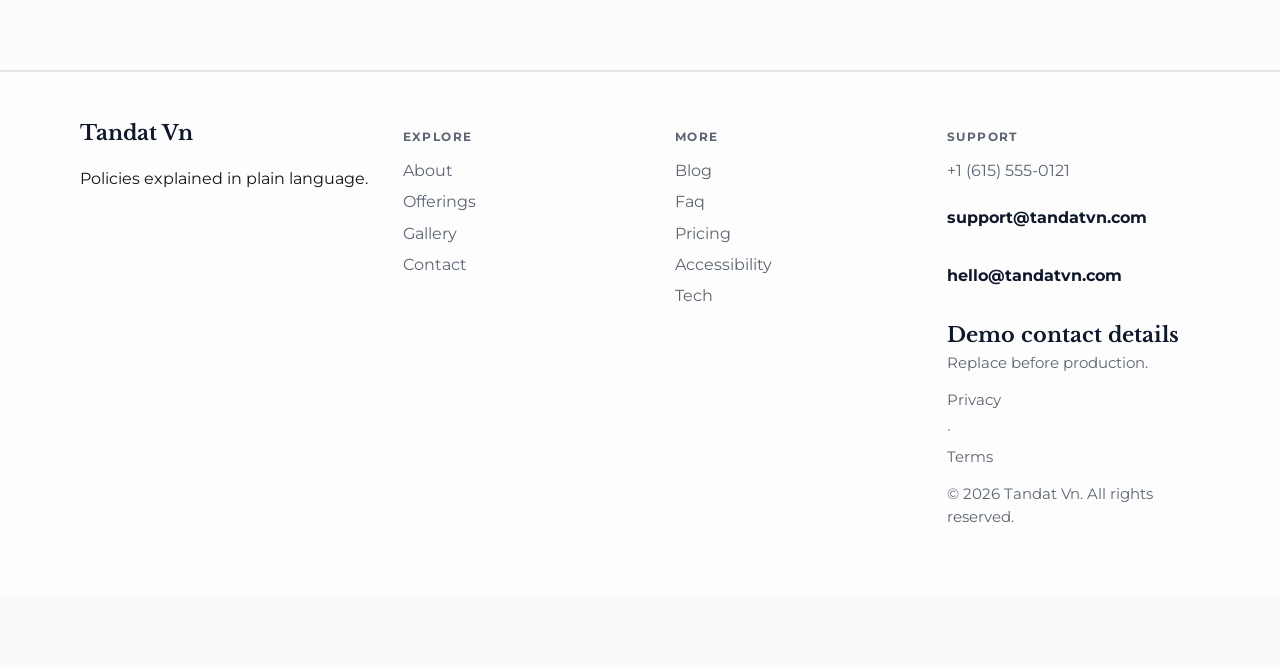
==== commit 98e2ff06: "Improve website (minimal)" ====
--- a/index.html
+++ b/index.html
@@ -15,14 +15,14 @@
   <meta name="twitter:image" content="assets/img-1.jpg" />
   <meta property="og:url" content="https://tandat-vn.github.io" />
   <script type="application/ld+json">{"@context": "https://schema.org", "@type": "LocalBusiness", "name": "Tandat Vn", "description": "Policies explained in plain language.", "url": "https://tandat-vn.github.io", "image": "assets/img-1.jpg"}</script>
-<script type="application/ld+json">{"@context": "https://schema.org", "@type": "FAQPage", "mainEntity": [{"@type": "Question", "name": "Where are you?", "acceptedAnswer": {"@type": "Answer", "text": "501 Broadway, Nashville, TN. See the map on Visit."}}, {"@type": "Question", "name": "How do I reach support?", "acceptedAnswer": {"@type": "Answer", "text": "Use the Contact form or email support@tandatvn.com. We reply during open hours."}}, {"@type": "Question", "name": "How do I book?", "acceptedAnswer": {"@type": "Answer", "text": "Send a message on Contact, email bookings@tandatvn.com, or call +1 (615) 555-0121."}}, {"@type": "Question", "name": "Are prices current?", "acceptedAnswer": {"@type": "Answer", "text": "Listed prices are current and may shift with seasons — we update this site when they do."}}, {"@type": "Question", "name": "Do you take groups?", "acceptedAnswer": {"@type": "Answer", "text": "Yes for many bookings — tell us the size and date and we'll confirm what Tandat Vn can host."}}, {"@type": "Question", "name": "What should I bring?", "acceptedAnswer": {"@type": "Answer", "text": "Just yourself (and any notes on allergies, sizes, or preferences). We'll handle the rest."}}, {"@type": "Question", "name": "Where can I read updates?", "acceptedAnswer": {"@type": "Answer", "text": "Blog and Journal pages publish changes before social media."}}, {"@type": "Question", "name": "How do I join the team?", "acceptedAnswer": {"@type": "Answer", "text": "Open roles are listed on Careers — we reply to every application."}}, {"@type": "Question", "name": "Is the space accessible?", "acceptedAnswer": {"@type": "Answer", "text": "See our Accessibility page for entrance, seating and restroom notes."}}, {"@type": "Question", "name": "Can I book for someone else?", "acceptedAnswer": {"@type": "Answer", "text": "Yes — include their name and preferences in the contact form."}}]}</script>
+<script type="application/ld+json">{"@context": "https://schema.org", "@type": "FAQPage", "mainEntity": [{"@type": "Question", "name": "Where are you?", "acceptedAnswer": {"@type": "Answer", "text": "501 Broadway, Nashville, TN. See the map on Visit."}}, {"@type": "Question", "name": "How do I reach support?", "acceptedAnswer": {"@type": "Answer", "text": "Use the Contact form or email support@tandatvn.com. We reply during open hours."}}, {"@type": "Question", "name": "How do I book?", "acceptedAnswer": {"@type": "Answer", "text": "Send a message on Contact, email bookings@tandatvn.com, or call +1 (615) 555-0121."}}, {"@type": "Question", "name": "Are prices current?", "acceptedAnswer": {"@type": "Answer", "text": "Listed prices are current and may shift with seasons — we update this site when they do."}}, {"@type": "Question", "name": "Do you take groups?", "acceptedAnswer": {"@type": "Answer", "text": "Yes for many bookings — tell us the size and date and we'll confirm what Tandat Vn can host."}}, {"@type": "Question", "name": "What should I bring?", "acceptedAnswer": {"@type": "Answer", "text": "Just yourself (and any notes on allergies, sizes, or preferences). We'll handle the rest."}}, {"@type": "Question", "name": "How do I join the team?", "acceptedAnswer": {"@type": "Answer", "text": "Open roles are listed on Careers — we reply to every application."}}, {"@type": "Question", "name": "Is the space accessible?", "acceptedAnswer": {"@type": "Answer", "text": "See our Accessibility page for entrance, seating and restroom notes."}}, {"@type": "Question", "name": "Can I book for someone else?", "acceptedAnswer": {"@type": "Answer", "text": "Yes — include their name and preferences in the contact form."}}, {"@type": "Question", "name": "Where can I read updates?", "acceptedAnswer": {"@type": "Answer", "text": "Blog and Journal pages publish changes before social media."}}]}</script>
 <script type="application/ld+json">{"@context": "https://schema.org", "@type": "WebSite", "name": "Tandat Vn", "url": "https://tandat-vn.github.io", "description": "Policies explained in plain language."}</script>
   <link rel="alternate" hreflang="en" href="index.html" />
   <link rel="alternate" hreflang="x-default" href="index.html" />
   <meta name="theme-color" content="#111111" />
   <link rel="preconnect" href="https://fonts.googleapis.com" />
   <link rel="preconnect" href="https://fonts.gstatic.com" crossorigin />
-  <link href="https://fonts.googleapis.com/css2?family=Cormorant+Garamond:wght@600;700&family=Source+Sans+3:wght@400;500;600;700&display=swap" rel="stylesheet" />
+  <link href="https://fonts.googleapis.com/css2?family=Libre+Baskerville:wght@700&family=Montserrat:wght@400;500;600;700&display=swap" rel="stylesheet" />
   <link rel="stylesheet" href="styles.css" />
   <link rel="icon" href="favicon.svg" type="image/svg+xml" />
 </head>
@@ -41,7 +41,7 @@
   </header>
   <main>
 
-    <section class="hero minimal-hero">
+    <section class="hero">
       <div class="hero-bg" style="background-image:url('assets/img-1.jpg')"></div>
       <div class="hero-shade"></div>
       <div class="shell hero-copy">
@@ -53,6 +53,49 @@
           <a class="btn line" href="contact.html">Hours &amp; location</a>
         </div>
       </div>
+    </section><div class="promo shell"><p>Explore the current product, pricing and implementation options.</p><button type="button" class="text-cta" data-open-book>Request a demo</button></div><section class="strip"><div class="shell strip-row">
+      <span>Professional</span><span>Insurance Agency</span>
+      <span>Nashville, TN</span><span>Mon–Fri 9:00–17:00</span>
+      <span class="open-badge" data-open-badge>Checking hours…</span>
+    </div></section><section class="stats-band"><div class="shell stats-row"><div class="stat"><b>Fast</b><span>Static delivery by default</span></div>
+<div class="stat"><b>Clear</b><span>Documented scope</span></div>
+<div class="stat"><b>Secure</b><span>Security-minded setup</span></div>
+<div class="stat"><b>Human</b><span>Support path available</span></div></div></section><section class="block">
+      <div class="shell split">
+        <div>
+          <p class="eyebrow">Welcome</p>
+          <h2>What to expect at Tandat Vn</h2>
+          <p class="lead">Insurance Agency focused on clear implementation, reliable delivery and support paths that customers can understand before they commit.</p>
+          <ul class="checks"><li>Implementation and onboarding</li>
+<li>Migration support</li>
+<li>Security and access controls</li>
+<li>Documentation and technical support</li>
+<li>Transparent scope and pricing</li></ul>
+          <a class="textlink" href="about.html">Our story →</a>
+        </div>
+        <div class="about-photos">
+          <img src="assets/img-2.jpg" alt="Tandat Vn" />
+          <img src="assets/img-3.jpg" alt="Tandat Vn" />
+        </div>
+      </div>
+    </section><section class="block tint">
+      <div class="shell">
+        <p class="eyebrow">Highlights</p>
+        <h2>Three reasons guests choose us</h2>
+        <div class="value-grid"><article><h3>Implementation</h3><p>A clearer path from evaluation to launch.</p></article>
+<article><h3>Operations</h3><p>Workflows designed to be repeatable and observable.</p></article>
+<article><h3>Support</h3><p>Defined routes for technical and account questions.</p></article></div>
+      </div>
+    </section><section class="block">
+      <div class="shell">
+        <p class="eyebrow">Why us</p>
+        <h2>Why people come back</h2>
+        <ul class="why"><li>A focused insurance agency experience — not a vague catch-all.</li>
+<li>Clear hours, address, and phone before you leave home.</li>
+<li>Offerings with prices you can compare.</li>
+<li>A team that knows the craft behind the counter.</li>
+<li>A space and process designed for repeat visits.</li></ul>
+      </div>
     </section><section class="block tint">
       <div class="shell">
         <p class="eyebrow">Offerings</p>
@@ -107,17 +150,16 @@
         </article></div>
         <p class="center-cta"><a class="btn solid" href="offerings.html">Full offerings</a></p>
       </div>
+    </section><section class="block tint">
+      <div class="shell">
+        <p class="eyebrow">Trust</p>
+        <h2>What we promise publicly</h2>
+        <ul class="checks"><li>Clear product and pricing information</li>
+<li>Documented implementation path</li>
+<li>No fabricated certifications or customer claims</li>
+<li>Support and contact routes published</li></ul>
+      </div>
     </section><section class="block">
-      <div class="shell">
-        <p class="eyebrow">Compare</p>
-        <h2>Popular packages at a glance</h2>
-        <table class="compare-table"><thead><tr><th>Item</th><th>Notes</th><th>Price</th></tr></thead>
-        <tbody><tr><td>Starter</td><td>Essential entry package</td><td>From $49</td></tr><tr><td>Growth</td><td>Expanded capacity and support</td><td>From $149</td></tr><tr><td>Scale</td><td>Higher-volume managed service</td><td>Custom</td></tr><tr><td>Migration</td><td>Move from an existing provider</td><td>Custom</td></tr></tbody></table>
-      </div>
-    </section><section class="stats-band"><div class="shell stats-row"><div class="stat"><b>Fast</b><span>Static delivery by default</span></div>
-<div class="stat"><b>Clear</b><span>Documented scope</span></div>
-<div class="stat"><b>Secure</b><span>Security-minded setup</span></div>
-<div class="stat"><b>Human</b><span>Support path available</span></div></div></section><section class="block">
       <div class="shell">
         <p class="eyebrow">How it works</p>
         <h2>From hello to done</h2>
@@ -127,27 +169,23 @@
 <li><span>04</span><div><h3>Close / next steps</h3><p>Clear ownership after.</p></div></li></ol>
       </div>
     </section><section class="block tint">
-      <div class="shell">
-        <p class="eyebrow">Trust</p>
-        <h2>What we promise publicly</h2>
-        <ul class="checks"><li>Clear product and pricing information</li>
-<li>Documented implementation path</li>
-<li>No fabricated certifications or customer claims</li>
-<li>Support and contact routes published</li></ul>
-      </div>
-    </section><section class="block tint">
-      <div class="shell">
-        <p class="eyebrow">FAQ</p>
-        <h2>Quick answers</h2>
-        <div class="faq"><details><summary>Where are you?</summary><p>501 Broadway, Nashville, TN. See the map on Visit.</p></details>
-<details><summary>How do I reach support?</summary><p>Use the Contact form or email support@tandatvn.com. We reply during open hours.</p></details>
-<details><summary>How do I book?</summary><p>Send a message on Contact, email bookings@tandatvn.com, or call +1 (615) 555-0121.</p></details>
-<details><summary>Are prices current?</summary><p>Listed prices are current and may shift with seasons — we update this site when they do.</p></details>
-<details><summary>Do you take groups?</summary><p>Yes for many bookings — tell us the size and date and we'll confirm what Tandat Vn can host.</p></details>
-<details><summary>What should I bring?</summary><p>Just yourself (and any notes on allergies, sizes, or preferences). We'll handle the rest.</p></details>
-<details><summary>Where do I park?</summary><p>See the Visit page for address and map links around Nashville.</p></details>
-<details><summary>Do you update offerings often?</summary><p>Yes — seasonal shifts are posted here first.</p></details>
-<details><summary>Can I book for someone else?</summary><p>Yes — include their name and preferences in the Contact form or email support@tandatvn.com.</p></details></div>
+      <div class="shell mosaic">
+        <img src="assets/img-10.jpg" alt="Signature space" loading="lazy" />
+        <img src="assets/img-11.jpg" alt="Guest experience" loading="lazy" />
+        <img src="assets/img-12.jpg" alt="Local flavor" loading="lazy" />
+      </div>
+    </section><section class="block tint">
+      <div class="shell newsletter">
+        <div>
+          <p class="eyebrow">Stay in the loop</p>
+          <h2>Seasonal notes &amp; hours changes</h2>
+          <p class="lead">Leave your email — we only send useful updates.</p>
+        </div>
+        <form class="news-form" data-newsletter>
+          <label class="sr">Email</label>
+          <input type="email" name="email" placeholder="you@email.com" required />
+          <button type="submit" class="btn solid">Notify me</button>
+        </form>
       </div>
     </section><section class="cta-band">
       <div class="shell">
--- a/styles.css
+++ b/styles.css
@@ -1,10 +1,10 @@
 
 :root {
-  --ink:#121417; --muted:#5c6570; --paper:#fff7f8;
-  --accent:#e11d48; --deep:#111827; --line:rgba(18,20,23,.10);
-  --display:"Cormorant Garamond",Georgia,"Times New Roman",serif;
-  --body:"Source Sans 3","Segoe UI",sans-serif; --shell:1120px;
-  --radius:16px;
+  --ink:#121417; --muted:#5c6570; --paper:#f8fafc;
+  --accent:#0f766e; --deep:#0f172a; --line:rgba(18,20,23,.10);
+  --display:"Libre Baskerville",Georgia,"Times New Roman",serif;
+  --body:"Montserrat","Segoe UI",sans-serif; --shell:1120px;
+  --radius:2px;
 }
 *{box-sizing:border-box} html{scroll-behavior:smooth}
 body{margin:0;font-family:var(--body);color:var(--ink);background:var(--paper);line-height:1.6;padding-bottom:72px;-webkit-font-smoothing:antialiased}
@@ -29,7 +29,7 @@
 .cta,.btn.solid{background:var(--accent);color:#fff}
 .btn.line{border:1px solid rgba(255,255,255,.55);color:#fff;background:transparent}
 .btn.quiet{border:1px solid var(--line);background:#fff;color:var(--ink)}
-.hero{position:relative;min-height:92vh;display:grid;align-items:end;color:#fff;overflow:hidden}
+.hero{position:relative;min-height:78vh;display:grid;align-items:end;color:#fff;overflow:hidden}
 .hero-bg{position:absolute;inset:0;background-size:cover;background-position:center center;background-repeat:no-repeat}
 .hero-shade{position:absolute;inset:0;background:linear-gradient(115deg,rgba(10,12,16,.72),rgba(10,12,16,.18))}
 .hero-photo img{width:100%;aspect-ratio:16/9;object-fit:cover;object-position:center;display:block;max-height:min(78vh,900px)}
@@ -162,12 +162,11 @@
   .promo{flex-direction:column;align-items:flex-start}
 }
 
-.cta,.btn.solid{box-shadow:0 10px 28px rgba(225,29,72,.28)}
-.hero h1{max-width:14ch}
-.promo{border-color:#fda4af;background:#fff1f2}
-
-
-:root{--radius:0px}.top,.item,.card,.promo,blockquote,.person,.hours-card{border-width:2px;box-shadow:none}.hero{border-bottom:3px solid var(--deep)}.hero h1,h2{text-transform:uppercase;letter-spacing:-.04em}.menu-grid{gap:0}.menu-grid .item{margin:-1px 0 0 -1px}.btn,.cta{border-radius:0}.block{padding:4.5rem 0}
+.block{padding:3.2rem 0}
+.item,.card,.person,blockquote,.promo{box-shadow:none;border-radius:2px}
+.strip-row{font-size:.85rem}
+.lede,.lead{max-width:40ch}
+
 
 .prose-block .lead.wide{max-width:62ch}
 .journal-card,.journal-entry{background:#fff;border:1px solid var(--line);border-radius:var(--radius);padding:1.2rem}
